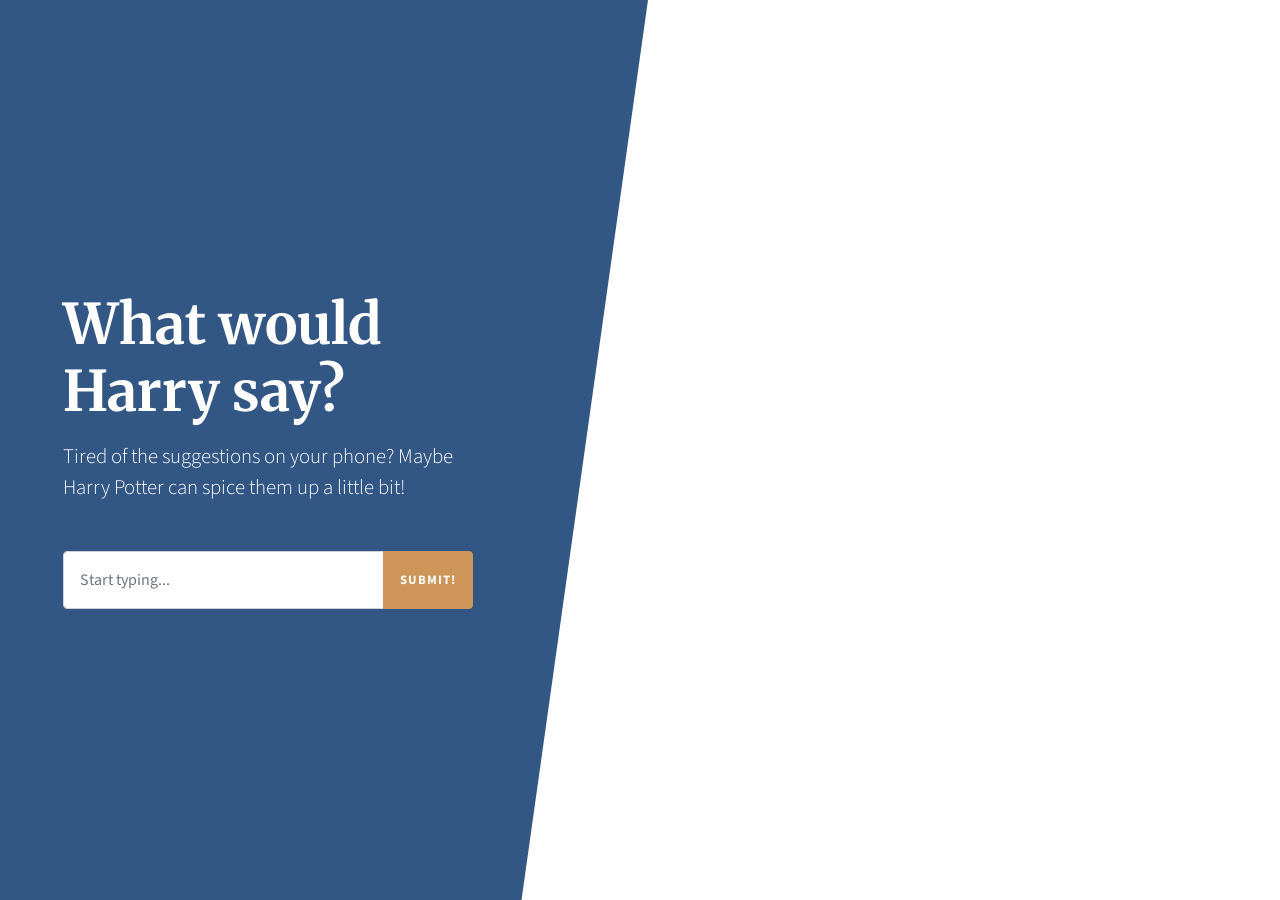
==== templates/index.html @ a7c9d989 "Adapt bootstrap landing theme" ====
<!DOCTYPE html>
<html lang="en">

  <head>

    <meta charset="utf-8">
    <meta name="viewport" content="width=device-width, initial-scale=1, shrink-to-fit=no">
    <meta name="description" content="">
    <meta name="author" content="">

    <title>Harry predictor</title>

    <!-- Bootstrap core CSS -->
    <link href="../static/css/bootstrap.min.css" rel="stylesheet">

    <!-- Custom fonts for this template -->
    <link href="https://fonts.googleapis.com/css?family=Source+Sans+Pro:200,200i,300,300i,400,400i,600,600i,700,700i,900,900i" rel="stylesheet">
    <link href="https://fonts.googleapis.com/css?family=Merriweather:300,300i,400,400i,700,700i,900,900i" rel="stylesheet">
    <link href="../static/css/font-awesome.min.css" rel="stylesheet">

    <!-- Custom styles for this template -->
    <link href="../static/css/coming-soon.css" rel="stylesheet">

  </head>

  <body>

    <!-- <div class="overlay"></div> -->
    <video playsinline="playsinline" autoplay="autoplay" muted="muted" loop="loop">
      <source src="../static/mp4/hp.mp4" type="video/mp4">
    </video>

    <div class="masthead">
      <div class="masthead-bg"></div>
      <div class="container h-100">
        <div class="row h-100">
          <div class="col-12 my-auto">
            <div class="masthead-content text-white py-5 py-md-0">
              <h1 class="mb-3">What would Harry say?</h1>
              <p class="mb-5">Tired of the suggestions on your phone? Maybe Harry Potter can spice them up a little bit!</p>
              <div class="input-group input-group-newsletter">
                <input id="demo" type="text" class="form-control" oninput="sendPost()" placeholder="Start typing..." aria-label="Enter email..." aria-describedby="basic-addon">
                <div class="input-group-append">
                  <button class="btn btn-secondary" type="button">Submit!</button>
                </div>
              </div>
            </div>
          </div>
        </div>
      </div>
      <div>
        <ul class="list-group">
          <li class="list-group-item">Cras justo odio</li>
          <li class="list-group-item">Dapibus ac facilisis in</li>
          <li class="list-group-item">Morbi leo risus</li>
          <li class="list-group-item">Porta ac consectetur ac</li>
          <li class="list-group-item">Vestibulum at eros</li>
        </ul>
    </div>
    </div>


    <!-- Bootstrap core JavaScript -->
    <script src="../static/jquery/jquery.min.js"></script>
    <script src="../static/js/bootstrap.bundle.min.js"></script>

    <!-- Custom scripts for this template -->
    <script src="../static/js/coming-soon.min.js"></script>
    <script src="../static/js/custom-js.js"></script>
  </body>

</html>
---- static/css/coming-soon.css ----
html {
  height: 100%;
}

h1,
h2,
h3,
h4,
h5,
h6 {
  font-family: 'Merriweather';
  font-weight: 700;
}

body {
  height: 100%;
  min-height: 35rem;
  position: relative;
  font-family: 'Source Sans Pro';
  font-weight: 300;
}

video {
  position: fixed;
  top: 50%;
  left: 50%;
  min-width: 100%;
  min-height: 100%;
  width: auto;
  height: auto;
  transform: translateX(-50%) translateY(-50%);
  z-index: 0;
}

@media (pointer: coarse) and (hover: none) {
  body {
    background: url("../img/bg-mobile-fallback.jpg") #002E66 no-repeat center center scroll;
    background-position: cover;
  }
  body video {
    display: none;
  }
}

.overlay {
  position: absolute;
  top: 0;
  left: 0;
  height: 100%;
  width: 100%;
  background-color: #cd9557;
  opacity: 0.7;
  z-index: 1;
}

.masthead {
  position: relative;
  overflow: hidden;
  padding-bottom: 3rem;
  z-index: 2;
}

.masthead .masthead-bg {
  position: absolute;
  top: 0;
  bottom: 0;
  right: 0;
  left: 0;
  width: 100%;
  min-height: 35rem;
  height: 100%;
  background-color: rgba(0, 46, 102, 0.8);
  transform: skewY(4deg);
  transform-origin: bottom right;
}

.masthead .masthead-content h1 {
  font-size: 2.5rem;
}

.masthead .masthead-content p {
  font-size: 1.2rem;
}

.masthead .masthead-content p strong {
  font-weight: 700;
}

.masthead .masthead-content .input-group-newsletter input {
  font-size: 1rem;
  padding: 1rem;
}

.masthead .masthead-content .input-group-newsletter button {
  font-size: 0.8rem;
  font-weight: 700;
  text-transform: uppercase;
  letter-spacing: 1px;
  padding: 1rem;
}

@media (min-width: 768px) {
  .masthead {
    height: 100%;
    min-height: 0;
    width: 40.5rem;
    padding-bottom: 0;
  }
  .masthead .masthead-bg {
    min-height: 0;
    transform: skewX(-8deg);
    transform-origin: top right;
  }
  .masthead .masthead-content {
    padding-left: 3rem;
    padding-right: 10rem;
  }
  .masthead .masthead-content h1 {
    font-size: 3.5rem;
  }
  .masthead .masthead-content p {
    font-size: 1.3rem;
  }
}

.social-icons {
  position: absolute;
  margin-bottom: 2rem;
  width: 100%;
  z-index: 2;
}

.social-icons ul {
  margin-top: 2rem;
  width: 100%;
  text-align: center;
}

.social-icons ul > li {
  margin-left: 1rem;
  margin-right: 1rem;
  display: inline-block;
}

.social-icons ul > li > a {
  display: block;
  color: white;
  background-color: rgba(0, 46, 102, 0.8);
  border-radius: 100%;
  font-size: 2rem;
  line-height: 4rem;
  height: 4rem;
  width: 4rem;
}

@media (min-width: 768px) {
  .social-icons {
    margin: 0;
    position: absolute;
    right: 2.5rem;
    bottom: 2rem;
    width: auto;
  }
  .social-icons ul {
    margin-top: 0;
    width: auto;
  }
  .social-icons ul > li {
    display: block;
    margin-left: 0;
    margin-right: 0;
    margin-bottom: 2rem;
  }
  .social-icons ul > li:last-child {
    margin-bottom: 0;
  }
  .social-icons ul > li > a {
    transition: all 0.2s ease-in-out;
    font-size: 2rem;
    line-height: 4rem;
    height: 4rem;
    width: 4rem;
  }
  .social-icons ul > li > a:hover {
    background-color: #002E66;
  }
}

.btn-secondary {
  background-color: #cd9557;
  border-color: #cd9557;
}

.btn-secondary:active, .btn-secondary:focus, .btn-secondary:hover {
  background-color: #ba7c37 !important;
  border-color: #ba7c37 !important;
}

.input {
  font-weight: 300 !important;
}
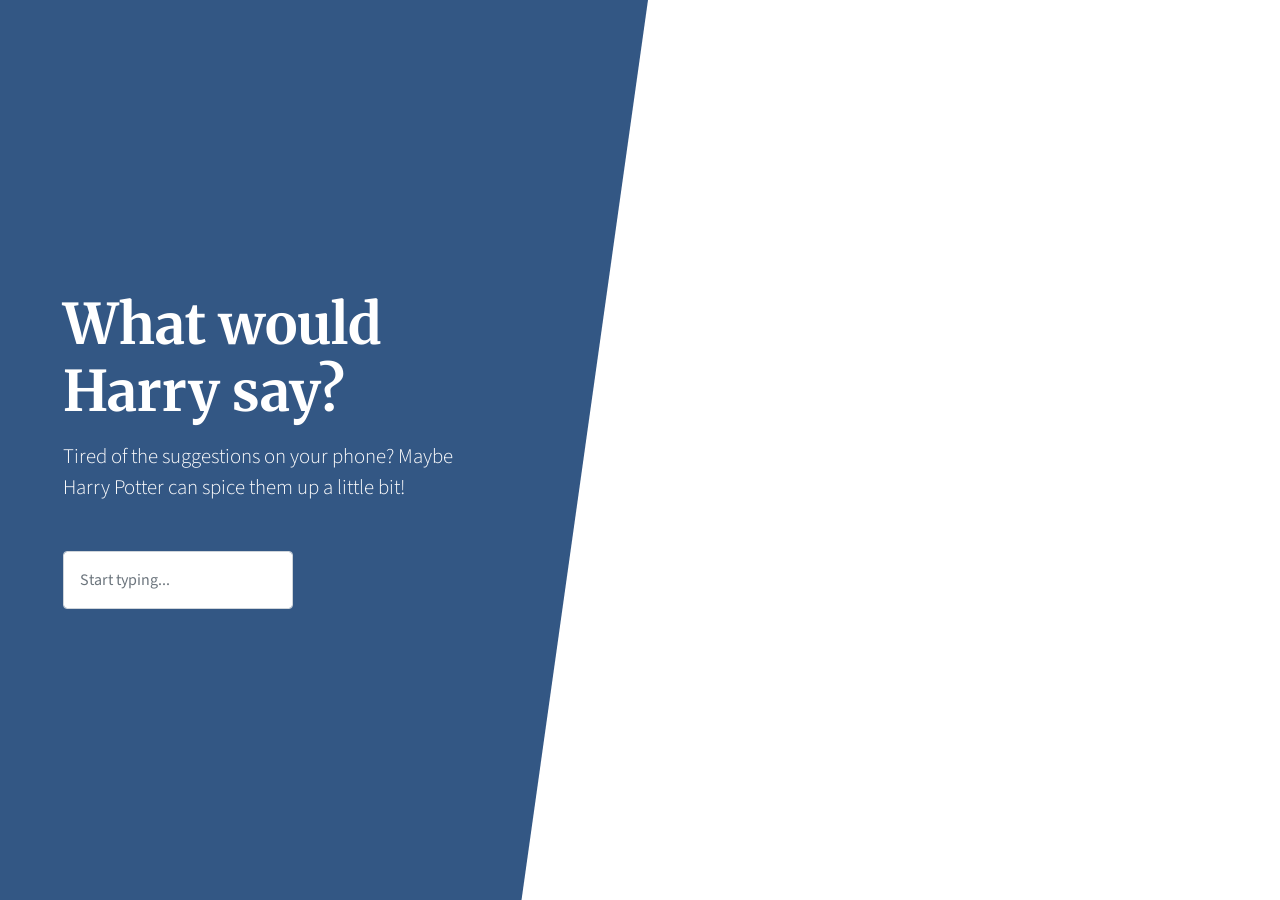
==== commit 96335a4e: "AJAX working, but form element undefined" ====
--- a/templates/index.html
+++ b/templates/index.html
@@ -39,10 +39,13 @@
               <h1 class="mb-3">What would Harry say?</h1>
               <p class="mb-5">Tired of the suggestions on your phone? Maybe Harry Potter can spice them up a little bit!</p>
               <div class="input-group input-group-newsletter">
+                <form id="myForm" action="" method="POST">
                 <input id="demo" type="text" class="form-control" oninput="sendPost()" placeholder="Start typing..." aria-label="Enter email..." aria-describedby="basic-addon">
-                <div class="input-group-append">
+           <!--      <div class="input-group-append">
                   <button class="btn btn-secondary" type="button">Submit!</button>
-                </div>
+                </div> -->
+              </form>
+              <div id="myDiv"></div>
               </div>
             </div>
           </div>
